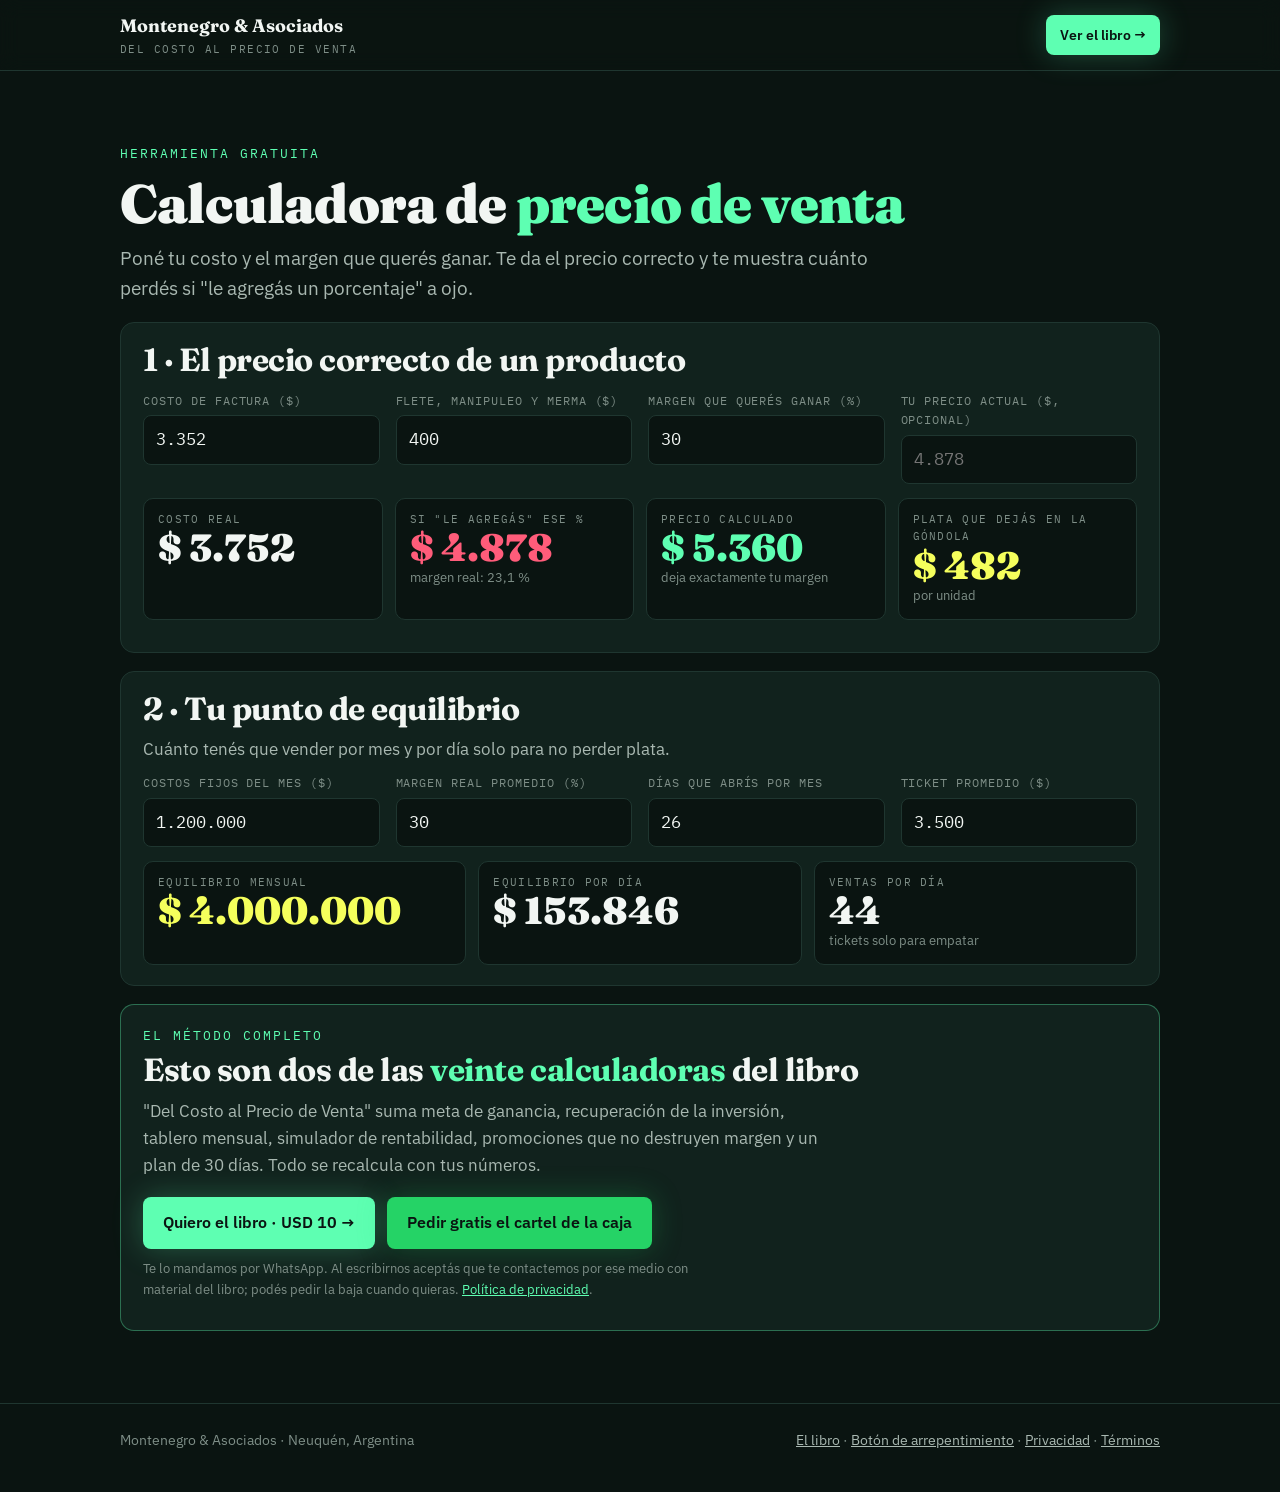
==== calculadora/index.html @ 7f1961ea "Captación y legales: calculadora gratis, WhatsApp, botón de arrepentimiento, privacidad, términos, c" ====
<!doctype html>
<html lang="es-AR">
<head>
<meta charset="utf-8">
<meta name="viewport" content="width=device-width, initial-scale=1">
<title>Calculadora de precio de venta · gratis</title>
<meta name="description" content="Calculá gratis el precio de venta correcto, tu margen real y tu punto de equilibrio. Para almacenes, kioscos y minimercados.">
<meta property="og:title" content="Calculadora de precio de venta · gratis">
<meta property="og:description" content="Costo, margen objetivo y precio correcto en diez segundos. Más tu punto de equilibrio por día.">
<meta property="og:image" content="https://jeremont20007-boop.github.io/del-costo-al-precio-de-venta/og.png">
<meta name="theme-color" content="#0A1411">
<link rel="canonical" href="https://jeremont20007-boop.github.io/del-costo-al-precio-de-venta/calculadora/">
<link rel="icon" href="data:image/svg+xml,%3Csvg xmlns='http://www.w3.org/2000/svg' viewBox='0 0 64 64'%3E%3Crect width='64' height='64' rx='12' fill='%230A1411'/%3E%3Cpath d='M8 52 L56 14' stroke='%235EFFB2' stroke-width='5' stroke-linecap='round'/%3E%3Cpath d='M8 40 L56 24' stroke='%23FF5C7A' stroke-width='5' stroke-linecap='round'/%3E%3Ccircle cx='36' cy='30' r='6' fill='%23F5FF5C'/%3E%3C/svg%3E">
<link rel="stylesheet" href="https://fonts.googleapis.com/css2?family=Fraunces:opsz,wght@9..144,700;9..144,900&family=IBM+Plex+Sans:wght@400;500;600&family=IBM+Plex+Mono:wght@400;600&display=swap">
<link rel="stylesheet" href="../base.css">
</head>
<body>
<header class="nav"><div class="wrap ancho">
  <a class="brand" href="../">Montenegro &amp; Asociados<small>Del Costo al Precio de Venta</small></a>
  <a class="btn sm" href="../#comprar" data-libro>Ver el libro →</a>
</div></header>

<main><div class="wrap ancho">
  <div class="eyebrow">Herramienta gratuita</div>
  <h1 style="margin-top:12px">Calculadora de <em>precio de venta</em></h1>
  <p style="font-size:19px">Poné tu costo y el margen que querés ganar. Te da el precio correcto y te muestra cuánto perdés si "le agregás un porcentaje" a ojo.</p>

  <section class="card" aria-labelledby="t1">
    <h2 id="t1" style="margin-top:0">1 · El precio correcto de un producto</h2>
    <div class="campos" style="margin-top:14px">
      <label>Costo de factura ($)<input id="costo" inputmode="numeric" value="3.352"></label>
      <label>Flete, manipuleo y merma ($)<input id="extra" inputmode="numeric" value="400"></label>
      <label>Margen que querés ganar (%)<input id="margen" inputmode="decimal" value="30"></label>
      <label>Tu precio actual ($, opcional)<input id="actual" inputmode="numeric" placeholder="4.878"></label>
    </div>
    <div class="res">
      <div class="r"><div class="k">Costo real</div><div class="v" id="oCosto">–</div></div>
      <div class="r no"><div class="k">Si "le agregás" ese %</div><div class="v" id="oOjo">–</div><div class="s" id="oOjoS"></div></div>
      <div class="r si"><div class="k">Precio calculado</div><div class="v" id="oPrecio">–</div><div class="s">deja exactamente tu margen</div></div>
      <div class="r pe"><div class="k">Plata que dejás en la góndola</div><div class="v" id="oDif">–</div><div class="s">por unidad</div></div>
    </div>
    <p id="oActual" class="legal" style="margin-top:12px"></p>
  </section>

  <section class="card" aria-labelledby="t2">
    <h2 id="t2" style="margin-top:0">2 · Tu punto de equilibrio</h2>
    <p>Cuánto tenés que vender por mes y por día solo para no perder plata.</p>
    <div class="campos">
      <label>Costos fijos del mes ($)<input id="cf" inputmode="numeric" value="1.200.000"></label>
      <label>Margen real promedio (%)<input id="mg" inputmode="decimal" value="30"></label>
      <label>Días que abrís por mes<input id="dias" inputmode="numeric" value="26"></label>
      <label>Ticket promedio ($)<input id="tk" inputmode="numeric" value="3.500"></label>
    </div>
    <div class="res">
      <div class="r pe"><div class="k">Equilibrio mensual</div><div class="v" id="oPE">–</div></div>
      <div class="r"><div class="k">Equilibrio por día</div><div class="v" id="oDia">–</div></div>
      <div class="r"><div class="k">Ventas por día</div><div class="v" id="oTk">–</div><div class="s">tickets solo para empatar</div></div>
    </div>
  </section>

  <section class="card" style="border-color:rgba(94,255,178,.35)">
    <div class="eyebrow">El método completo</div>
    <h2 style="margin-top:8px">Esto son dos de las <em>veinte calculadoras</em> del libro</h2>
    <p>"Del Costo al Precio de Venta" suma meta de ganancia, recuperación de la inversión, tablero mensual, simulador de rentabilidad, promociones que no destruyen margen y un plan de 30 días. Todo se recalcula con tus números.</p>
    <div class="acciones">
      <a class="btn" href="../#comprar" data-libro>Quiero el libro · USD 10 →</a>
      <a class="btn wa" id="wa" href="#" target="_blank" rel="noopener">Pedir gratis el cartel de la caja</a>
    </div>
    <p class="legal" id="waLegal">Te lo mandamos por WhatsApp. Al escribirnos aceptás que te contactemos por ese medio con material del libro; podés pedir la baja cuando quieras. <a href="../privacidad.html">Política de privacidad</a>.</p>
  </section>
</div></main>

<footer><div class="wrap ancho">
  <span>Montenegro &amp; Asociados · Neuquén, Argentina</span>
  <span><a href="../">El libro</a> · <a href="../arrepentimiento.html">Botón de arrepentimiento</a> · <a href="../privacidad.html">Privacidad</a> · <a href="../terminos.html">Términos</a></span>
</div></footer>

<script src="../config.js"></script>
<script>
(function(){
  const C = window.CONFIG || {};
  const $ = id => document.getElementById(id);
  const num = v => { const s = String(v||'').replace(/\$/g,'').replace(/\s/g,'').replace(/\./g,'').replace(',', '.'); const n = Number(s); return s === '' || !isFinite(n) ? NaN : n; };
  const peso = n => isNaN(n) || !isFinite(n) ? '–' : '$ ' + Math.round(n).toLocaleString('es-AR');
  const pct = n => isNaN(n) ? '–' : n.toLocaleString('es-AR', {minimumFractionDigits:1, maximumFractionDigits:1}) + ' %';
  function precio(){
    const c = num($('costo').value) + (num($('extra').value) || 0), m = num($('margen').value)/100, a = num($('actual').value);
    const ojo = c*(1+m), ok = c/(1-m);
    $('oCosto').textContent = peso(c); $('oOjo').textContent = peso(ojo); $('oOjoS').textContent = isNaN(m) ? '' : 'margen real: ' + pct(100*m/(1+m));
    $('oPrecio').textContent = m >= 1 ? '–' : peso(ok); $('oDif').textContent = m >= 1 ? '–' : peso(ok - ojo);
    $('oActual').textContent = isNaN(a) || !a ? '' : (a < ok ? 'Con tu precio actual de ' + peso(a) + ' tu margen real es ' + pct(100*(a-c)/a) + ': estás ' + peso(ok - a) + ' por debajo del precio que deja ' + pct(m*100) + '.' : 'Con tu precio actual de ' + peso(a) + ' tu margen real es ' + pct(100*(a-c)/a) + ': estás en el objetivo o por encima.');
  }
  function equilibrio(){
    const cf = num($('cf').value), mg = num($('mg').value)/100, d = num($('dias').value), t = num($('tk').value);
    const pe = cf/mg; $('oPE').textContent = peso(pe); $('oDia').textContent = peso(pe/d); const n = pe/d/t; $('oTk').textContent = isNaN(n) || !isFinite(n) ? '–' : Math.ceil(n).toLocaleString('es-AR');
  }
  ['costo','extra','margen','actual'].forEach(i => $(i).addEventListener('input', precio));
  ['cf','mg','dias','tk'].forEach(i => $(i).addEventListener('input', equilibrio));
  precio(); equilibrio();
  // UTM hacia la landing
  const q = location.search; document.querySelectorAll('[data-libro]').forEach(a => { if (q) a.href = '../' + q + '#comprar'; });
  // WhatsApp de captación
  const wa = $('wa');
  if (C.leadWhatsApp) { wa.href = 'https://wa.me/' + C.leadWhatsApp + '?text=' + encodeURIComponent(C.leadMensaje || 'Hola, quiero el cartel de la caja gratis.'); wa.addEventListener('click', () => { try { if (window.fbq) fbq('track','Lead'); if (window.ttq) ttq.track('SubmitForm'); } catch(e){} }); }
  else { wa.hidden = true; $('waLegal').hidden = true; }
})();
</script>
</body>
</html>
---- base.css ----
/* Estilos compartidos de las páginas secundarias (calculadora y legales). La landing tiene los suyos en línea. */
:root{--bg:#0A1411;--bg2:#0E1B17;--card:#11221D;--line:#1F3630;--ink:#F2F6F3;--ink2:#A9B8B1;--ink3:#7E8E87;--fluo:#5EFFB2;--coral:#FF5C7A;--amar:#F5FF5C;
  --f:"Fraunces",Georgia,serif;--s:"IBM Plex Sans",system-ui,-apple-system,"Segoe UI",sans-serif;--m:"IBM Plex Mono",Consolas,monospace}
*{box-sizing:border-box}
body{margin:0;background:var(--bg);color:var(--ink);font-family:var(--s);font-size:17px;line-height:1.6;font-variant-numeric:tabular-nums;-webkit-font-smoothing:antialiased}
a{color:var(--fluo)}
:focus-visible{outline:2px solid var(--amar);outline-offset:3px;border-radius:4px}
.wrap{max-width:860px;margin:0 auto;padding-inline:clamp(18px,4vw,40px)}
.wrap.ancho{max-width:1120px}
header.nav{position:sticky;top:0;z-index:20;background:rgba(10,20,17,.9);backdrop-filter:blur(10px);border-bottom:1px solid var(--line)}
header.nav .wrap{display:flex;align-items:center;justify-content:space-between;gap:16px;padding-block:12px}
.brand{font-family:var(--f);font-weight:700;font-size:18px;color:var(--ink);text-decoration:none}
.brand small{display:block;font-family:var(--m);font-weight:400;font-size:10.5px;letter-spacing:.14em;color:var(--ink3);text-transform:uppercase}
main{padding-block:clamp(36px,6vw,72px)}
h1,h2,h3{font-family:var(--f);font-weight:700;line-height:1.08;text-wrap:balance;letter-spacing:-.015em;margin:0}
h1{font-size:clamp(34px,5vw,54px);font-weight:900}
h1 em,h2 em{font-style:normal;color:var(--fluo)}
h2{font-size:clamp(24px,3vw,32px);margin-top:38px}
h3{font-size:19px;margin-top:22px}
p,li{color:var(--ink2);max-width:68ch}
p{margin:10px 0}
b,strong{color:var(--ink);font-weight:600}
.eyebrow{font-family:var(--m);font-size:12.5px;letter-spacing:.16em;text-transform:uppercase;color:var(--fluo)}
.btn{white-space:nowrap;display:inline-flex;align-items:center;justify-content:center;gap:10px;background:var(--fluo);color:#0A1411;font-weight:600;font-size:16px;border:0;border-radius:8px;padding:13px 20px;text-decoration:none;cursor:pointer;box-shadow:0 0 30px rgba(94,255,178,.25);transition:background .15s,transform .15s}
.btn:hover{background:#8AFFC8;transform:translateY(-1px)}
.btn.sm{font-size:14px;padding:9px 14px}
.btn.ghost{background:transparent;color:var(--ink);border:1px solid var(--line);box-shadow:none}
.btn.ghost:hover{border-color:var(--fluo);color:var(--fluo);background:transparent}
.btn.wa{background:#25D366;box-shadow:0 0 30px rgba(37,211,102,.25)}
.btn.wa:hover{background:#4BE083}
.card{background:var(--card);border:1px solid var(--line);border-radius:14px;padding:20px 22px;margin-top:18px}
.nota{background:var(--bg2);border-left:3px solid var(--fluo);border-radius:0 10px 10px 0;padding:12px 16px;margin:16px 0;color:var(--ink2);font-size:15.5px}
.campos{display:grid;grid-template-columns:repeat(auto-fit,minmax(200px,1fr));gap:12px 16px}
.campos label{display:flex;flex-direction:column;gap:5px;font-family:var(--m);font-size:12px;letter-spacing:.08em;text-transform:uppercase;color:var(--ink3)}
.campos input{font:inherit;font-family:var(--m);font-size:17px;color:var(--ink);background:var(--bg);border:1px solid var(--line);border-radius:8px;padding:10px 12px;width:100%}
.campos input:focus{border-color:var(--fluo);outline:none}
.res{display:grid;grid-template-columns:repeat(auto-fit,minmax(180px,1fr));gap:12px;margin-top:14px}
.r{background:var(--bg);border:1px solid var(--line);border-radius:10px;padding:12px 14px}
.r .k{font-family:var(--m);font-size:11px;letter-spacing:.12em;text-transform:uppercase;color:var(--ink3)}
.r .v{font-family:var(--f);font-weight:900;font-size:clamp(26px,4vw,38px);line-height:1.05;color:var(--ink)}
.r.si .v{color:var(--fluo)}.r.no .v{color:var(--coral)}.r.pe .v{color:var(--amar)}
.r .s{font-size:13px;color:var(--ink3)}
.acciones{display:flex;flex-wrap:wrap;gap:12px;margin-top:18px;align-items:center}
.legal{font-size:13px;color:var(--ink3);max-width:70ch}
footer{border-top:1px solid var(--line);padding-block:26px 40px;color:var(--ink3);font-size:13.5px}
footer .wrap{display:flex;flex-wrap:wrap;gap:8px 22px;justify-content:space-between}
footer a{color:var(--ink2)}
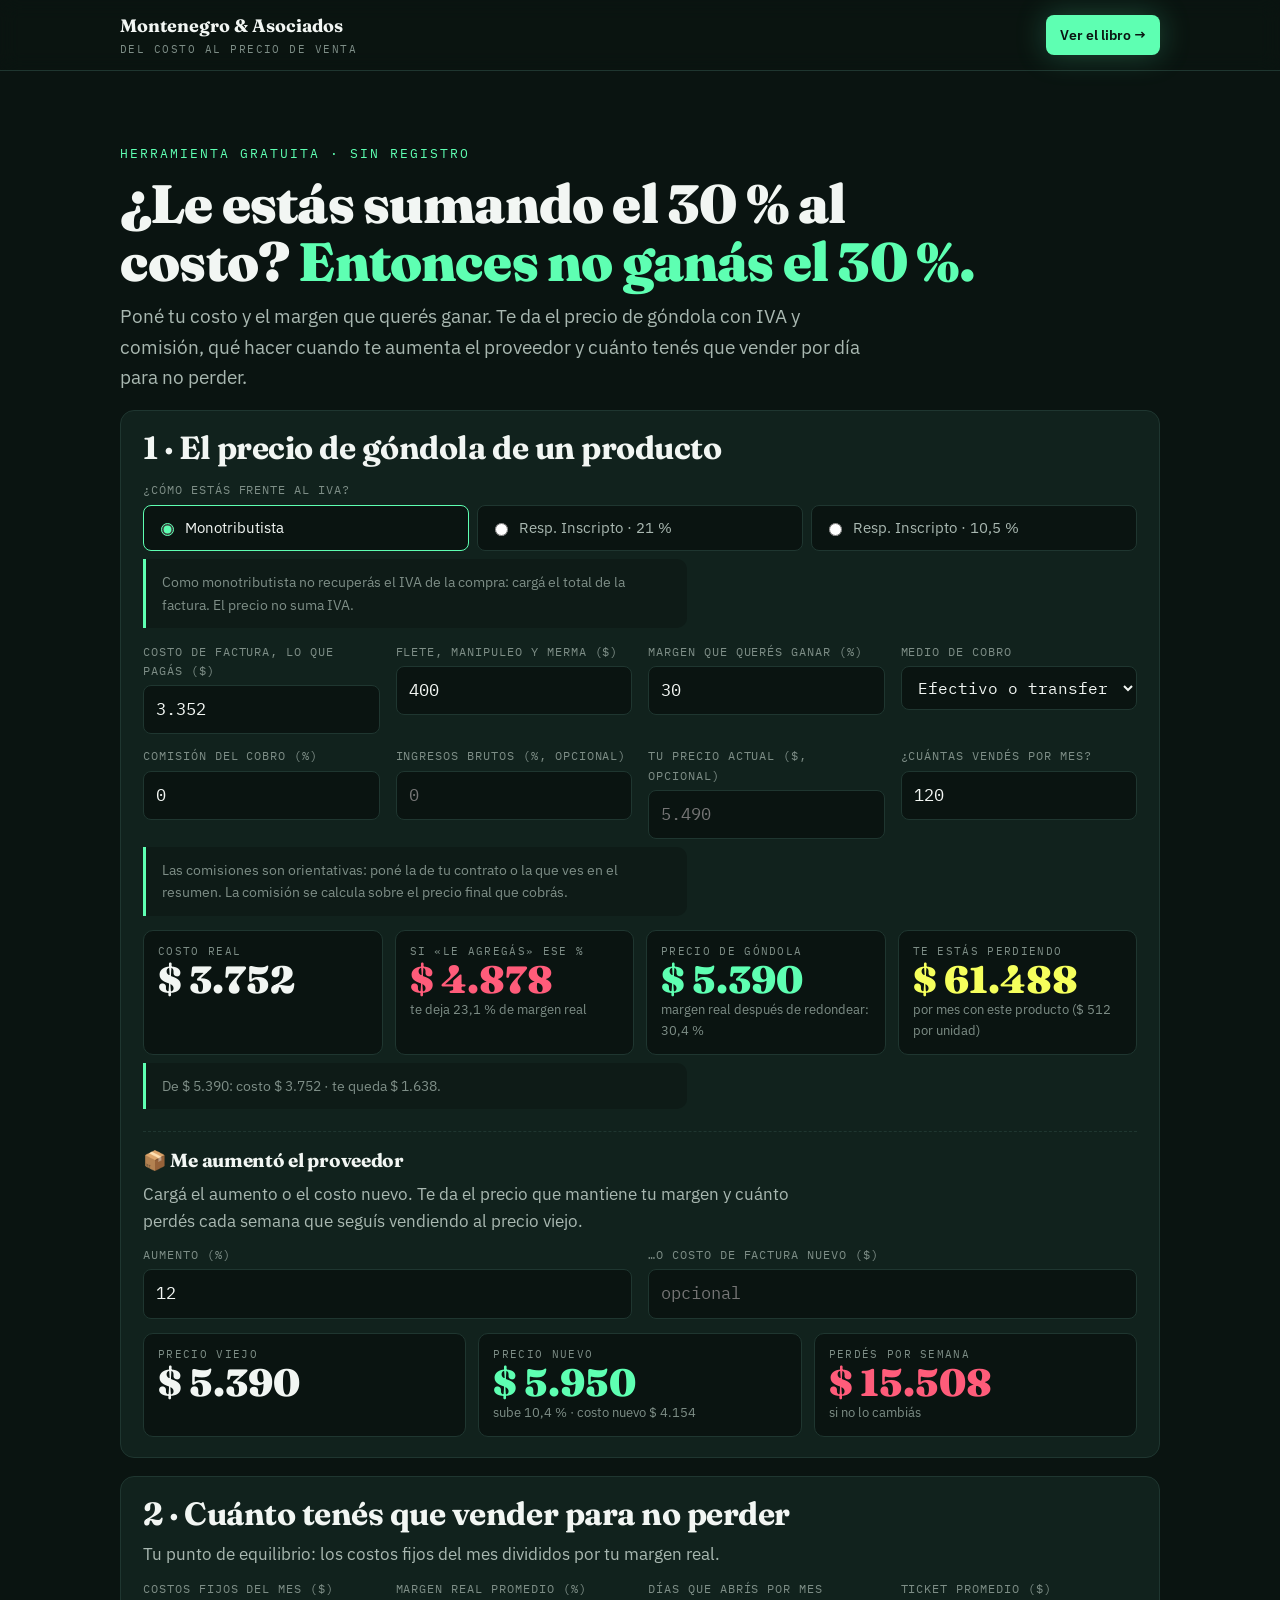
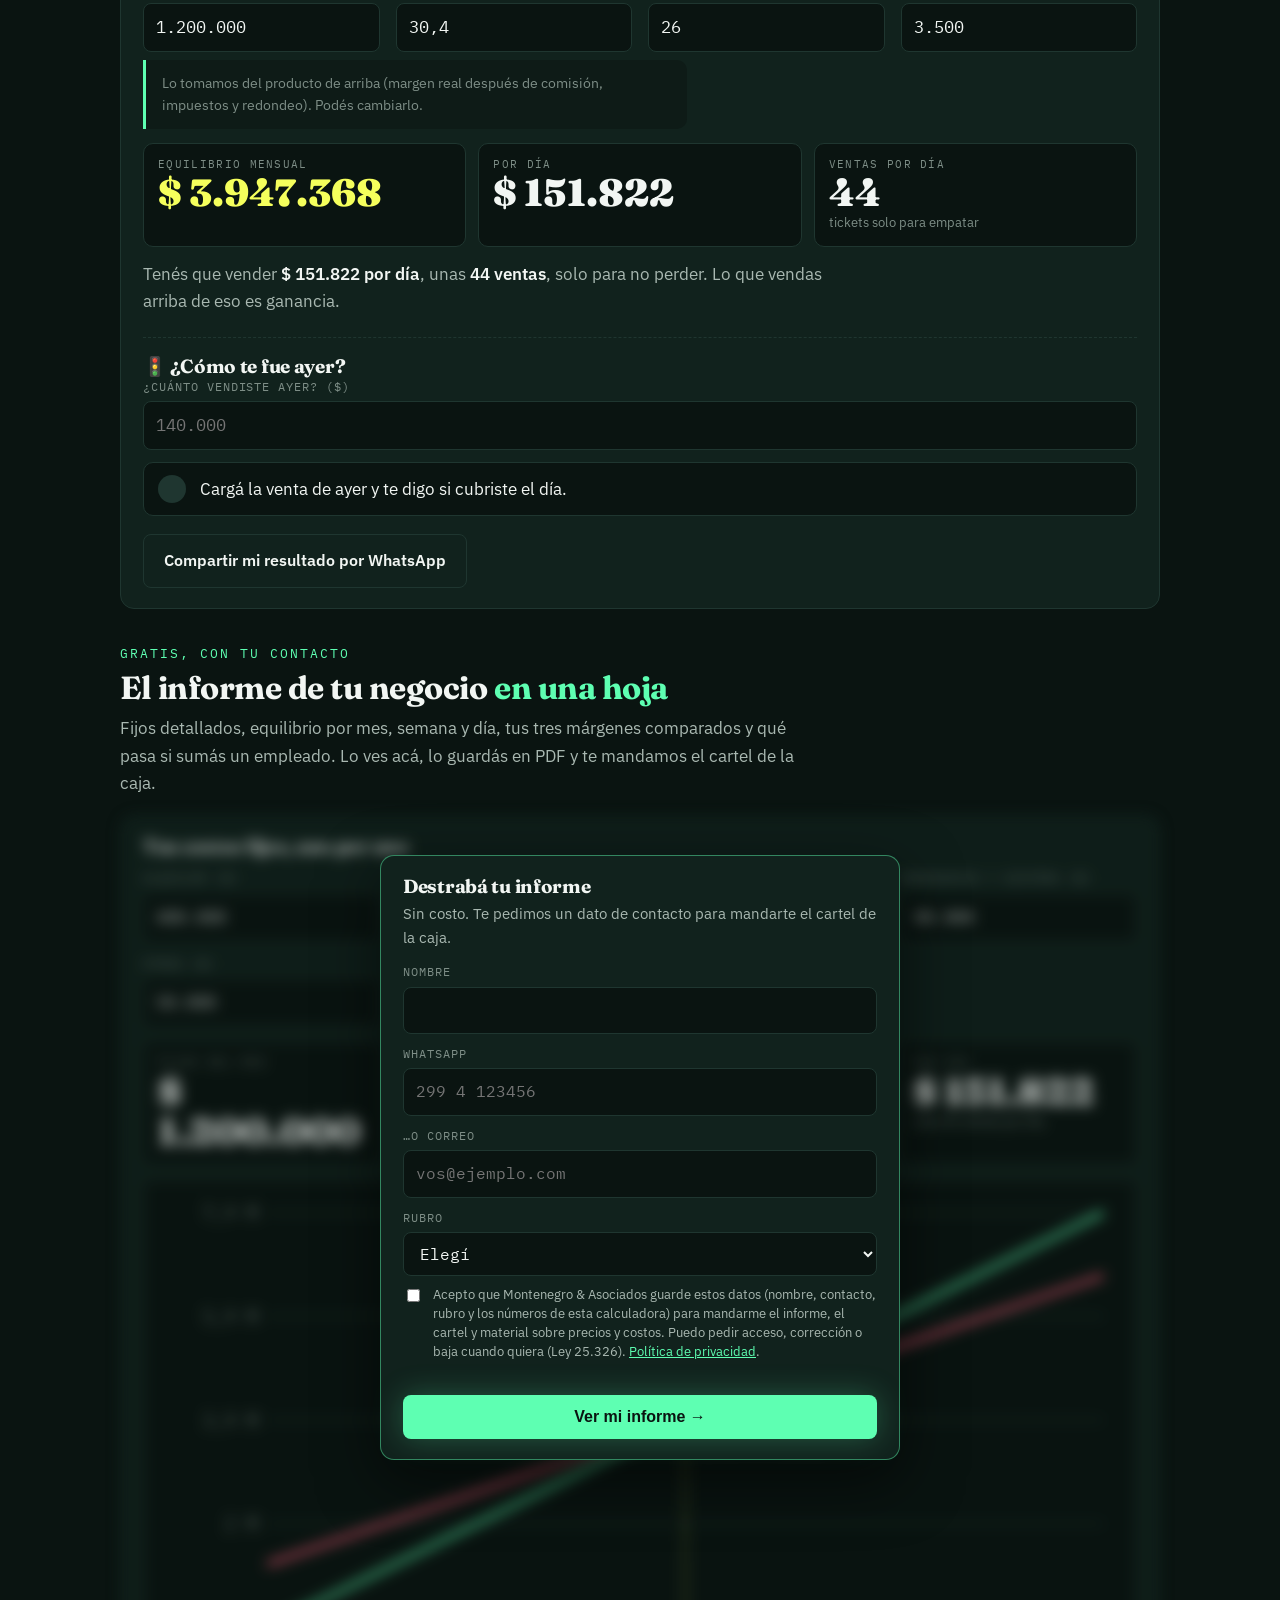
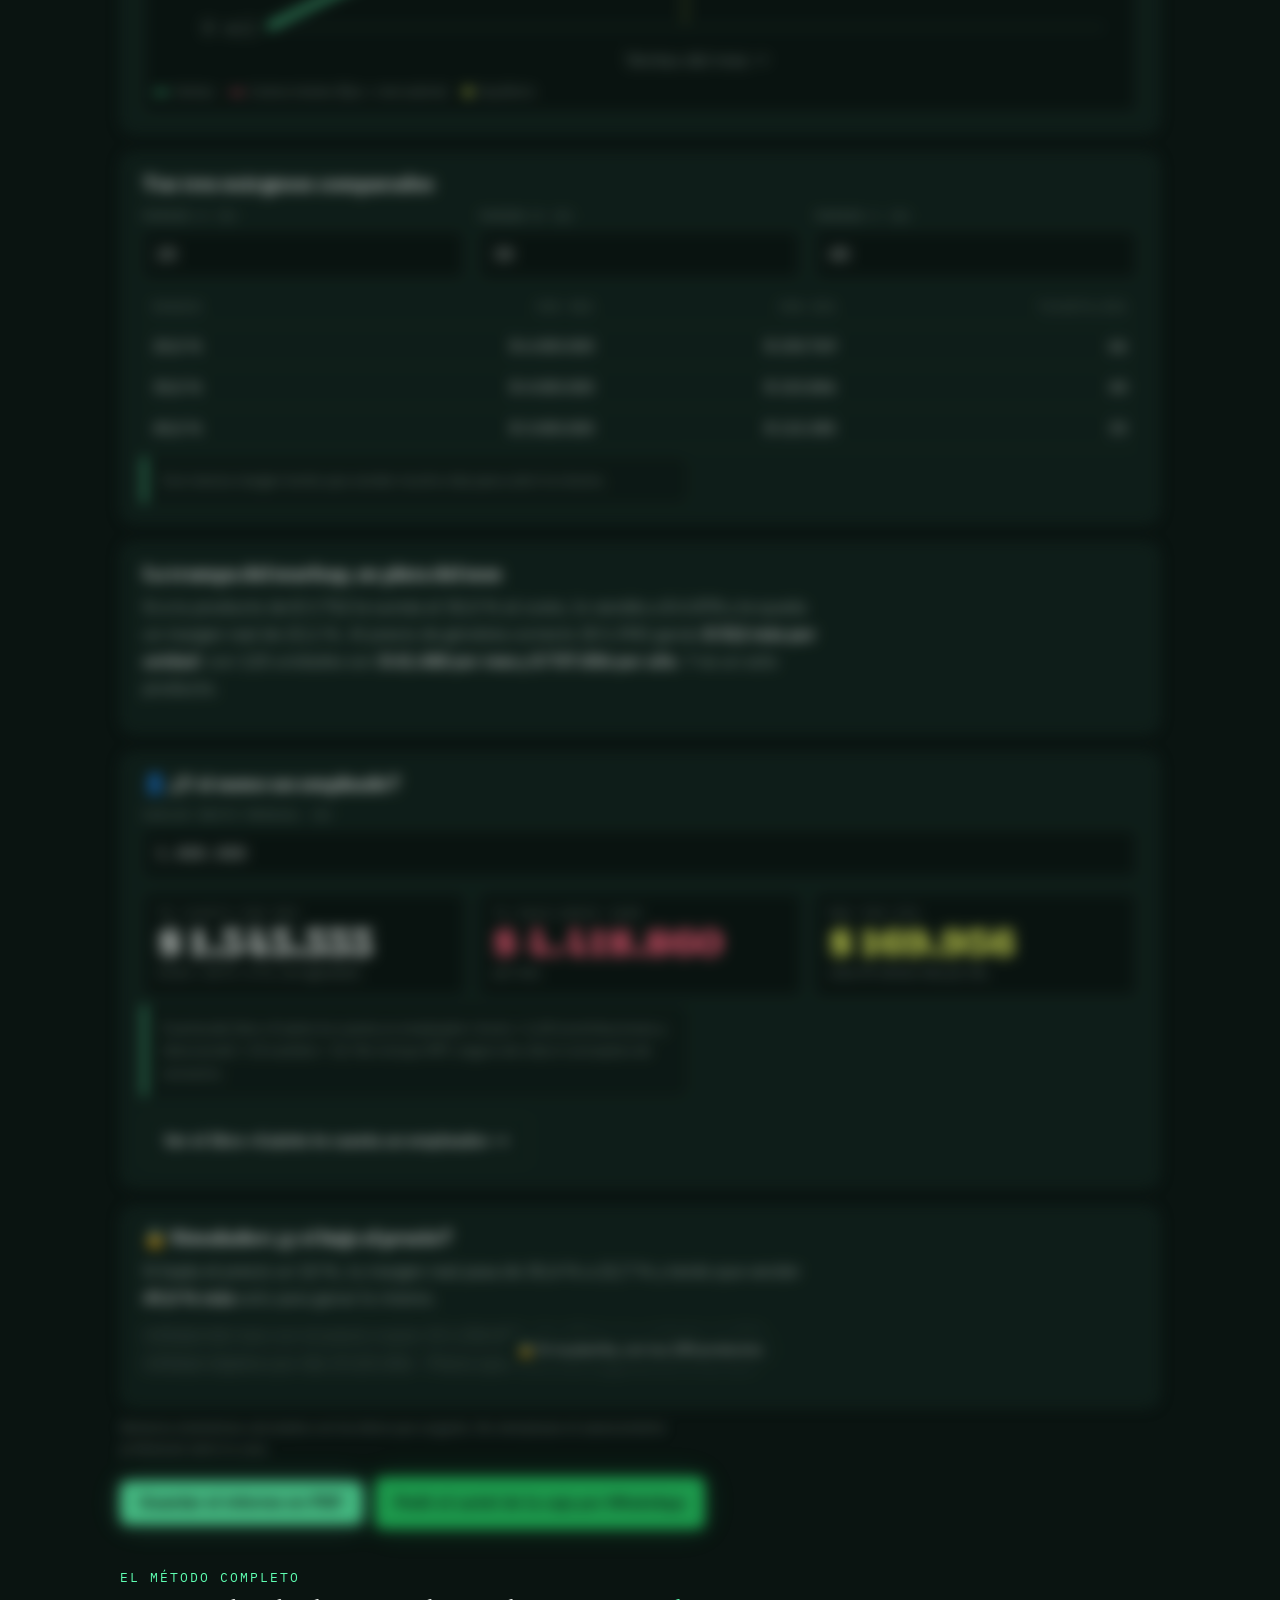
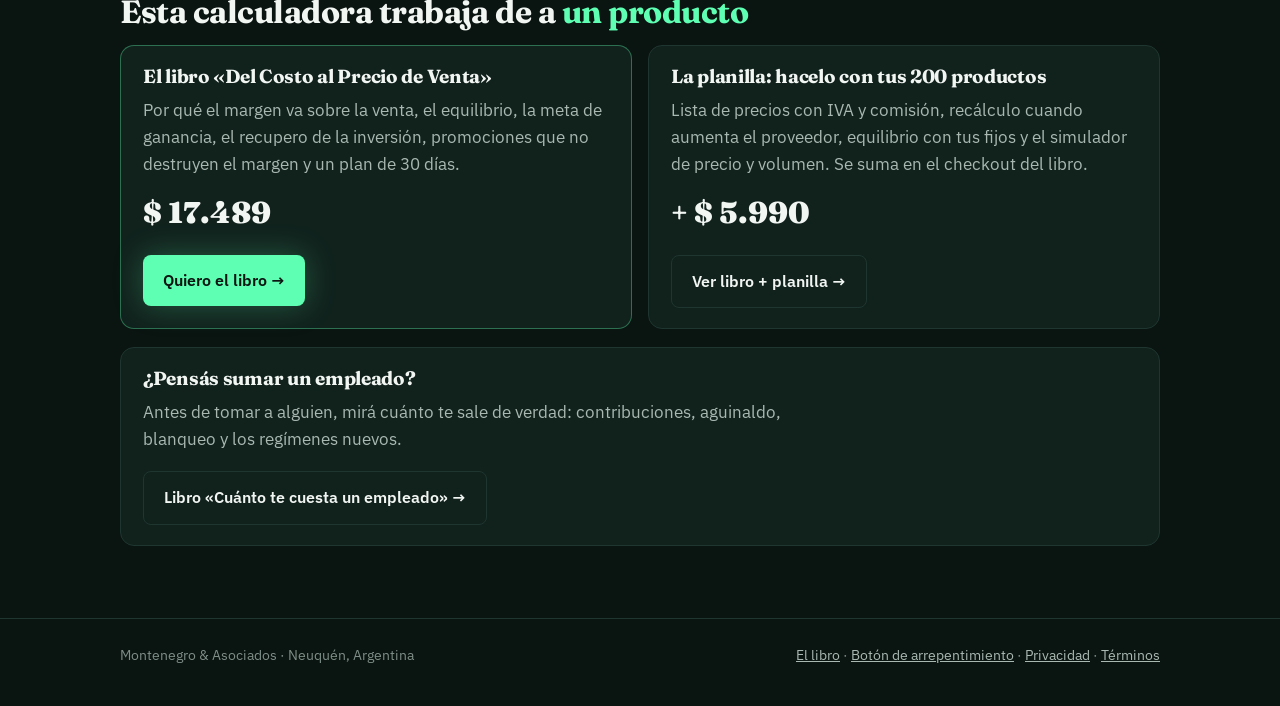
==== commit 81c9556a: "Calculadora: precio de góndola con IVA y comisión, aumento del proveedor, equilibrio en tickets e in" ====
--- a/calculadora/index.html
+++ b/calculadora/index.html
@@ -4,15 +4,75 @@
 <meta charset="utf-8">
 <meta name="viewport" content="width=device-width, initial-scale=1">
 <title>Calculadora de precio de venta · gratis</title>
-<meta name="description" content="Calculá gratis el precio de venta correcto, tu margen real y tu punto de equilibrio. Para almacenes, kioscos y minimercados.">
+<meta name="description" content="Calculá gratis el precio de góndola con IVA y comisión, qué hacer cuando te aumenta el proveedor y cuánto tenés que vender por día. Para almacenes, kioscos y comercios.">
 <meta property="og:title" content="Calculadora de precio de venta · gratis">
-<meta property="og:description" content="Costo, margen objetivo y precio correcto en diez segundos. Más tu punto de equilibrio por día.">
+<meta property="og:description" content="¿Le sumás el 30 % al costo? Entonces no ganás el 30 %. Precio de góndola con IVA y comisión, aumento del proveedor y ventas por día para no perder.">
 <meta property="og:image" content="https://jeremont20007-boop.github.io/del-costo-al-precio-de-venta/og.png">
 <meta name="theme-color" content="#0A1411">
 <link rel="canonical" href="https://jeremont20007-boop.github.io/del-costo-al-precio-de-venta/calculadora/">
 <link rel="icon" href="data:image/svg+xml,%3Csvg xmlns='http://www.w3.org/2000/svg' viewBox='0 0 64 64'%3E%3Crect width='64' height='64' rx='12' fill='%230A1411'/%3E%3Cpath d='M8 52 L56 14' stroke='%235EFFB2' stroke-width='5' stroke-linecap='round'/%3E%3Cpath d='M8 40 L56 24' stroke='%23FF5C7A' stroke-width='5' stroke-linecap='round'/%3E%3Ccircle cx='36' cy='30' r='6' fill='%23F5FF5C'/%3E%3C/svg%3E">
 <link rel="stylesheet" href="https://fonts.googleapis.com/css2?family=Fraunces:opsz,wght@9..144,700;9..144,900&family=IBM+Plex+Sans:wght@400;500;600&family=IBM+Plex+Mono:wght@400;600&display=swap">
 <link rel="stylesheet" href="../base.css">
+<style>
+.campos select{font:inherit;font-family:var(--m);font-size:16px;color:var(--ink);background:var(--bg);border:1px solid var(--line);border-radius:8px;padding:10px 12px;width:100%}
+.campos select:focus{border-color:var(--fluo);outline:none}
+.seg{display:flex;flex-wrap:wrap;gap:8px;margin-top:6px}
+.seg label{flex:1 1 140px;display:flex;align-items:center;gap:8px;background:var(--bg);border:1px solid var(--line);border-radius:8px;padding:10px 12px;cursor:pointer;font-size:15px;color:var(--ink2)}
+.seg input{accent-color:var(--fluo)}
+.seg label:has(input:checked){border-color:var(--fluo);color:var(--ink)}
+.nota{font-size:14px;color:var(--ink3);margin:8px 0 0}
+.alerta{margin-top:14px;padding:12px 14px;border-radius:10px;border:1px solid rgba(255,92,122,.4);background:rgba(255,92,122,.07);color:var(--ink)}
+.alerta b{color:var(--coral)}
+.ok{border-color:rgba(94,255,178,.4);background:rgba(94,255,178,.06)}.ok b{color:var(--fluo)}
+.sub{margin-top:22px;padding-top:18px;border-top:1px dashed var(--line)}
+.sub h3{margin-top:0}
+.semaforo{display:flex;align-items:center;gap:14px;margin-top:12px;padding:12px 14px;border-radius:10px;background:var(--bg);border:1px solid var(--line)}
+.luz{width:28px;height:28px;border-radius:50%;flex:none;background:var(--line)}
+.luz.v{background:var(--fluo);box-shadow:0 0 18px rgba(94,255,178,.6)}.luz.a{background:var(--amar);box-shadow:0 0 18px rgba(245,255,92,.5)}.luz.r{background:var(--coral);box-shadow:0 0 18px rgba(255,92,122,.5)}
+.bloqueado{position:relative}
+.bloqueado .velo{filter:blur(7px);pointer-events:none;user-select:none;opacity:.7}
+.puerta{position:absolute;inset:0;z-index:5;display:flex;align-items:flex-start;justify-content:center;padding-top:clamp(10px,4vw,40px)}
+.puerta .card{max-width:520px;width:100%;margin:0;box-shadow:0 20px 60px rgba(0,0,0,.55);border-color:rgba(94,255,178,.45)}
+.form{display:grid;gap:10px;margin-top:12px}
+.form label{display:flex;flex-direction:column;gap:5px;font-family:var(--m);font-size:12px;letter-spacing:.08em;text-transform:uppercase;color:var(--ink3)}
+.form input,.form select{font:inherit;font-size:16px;color:var(--ink);background:var(--bg);border:1px solid var(--line);border-radius:8px;padding:10px 12px;width:100%}
+.form .consent{flex-direction:row;align-items:flex-start;gap:10px;text-transform:none;letter-spacing:0;font-family:var(--s);font-size:13px;line-height:1.45;color:var(--ink2)}
+.form .consent input{width:auto;margin-top:3px;accent-color:var(--fluo)}
+.err{color:var(--coral);font-size:14px;min-height:1em;margin:0}
+table.t{width:100%;border-collapse:collapse;margin-top:12px;font-size:15px}
+table.t th,table.t td{padding:8px 10px;border-bottom:1px solid var(--line);text-align:right}
+table.t th:first-child,table.t td:first-child{text-align:left}
+table.t th{font-family:var(--m);font-size:11px;letter-spacing:.1em;text-transform:uppercase;color:var(--ink3);font-weight:400}
+table.t td{color:var(--ink)}
+.grafico{margin-top:14px;background:var(--bg);border:1px solid var(--line);border-radius:10px;padding:10px}
+.grafico svg{width:100%;height:auto;display:block}
+.leyenda{display:flex;flex-wrap:wrap;gap:6px 16px;font-size:13px;color:var(--ink3);margin-top:6px}
+.leyenda i{display:inline-block;width:14px;height:3px;vertical-align:middle;margin-right:6px}
+.candado{position:relative;margin-top:10px}
+.candado .velo{filter:blur(5px);opacity:.6;user-select:none}
+.candado .tag{position:absolute;inset:0;display:flex;align-items:center;justify-content:center}
+.tag span{background:var(--card);border:1px solid var(--line);border-radius:999px;padding:6px 14px;font-size:14px;color:var(--ink)}
+.ofertas{display:grid;grid-template-columns:repeat(auto-fit,minmax(260px,1fr));gap:16px}
+.ofertas .card{margin-top:0}
+.precio{font-family:var(--f);font-weight:900;font-size:30px;color:var(--ink)}
+.solo-print{display:none}
+@media (max-width:480px){
+  .puerta{position:static;padding-top:0;margin-bottom:14px}
+  .acciones .btn{white-space:normal;text-align:center;flex:1 1 100%}
+  .seg label{flex:1 1 100%}
+  .r .v{font-size:28px}
+  table.t{font-size:14px}table.t th,table.t td{padding:7px 5px}
+}
+@media print{
+  :root{--bg:#fff;--bg2:#fff;--card:#fff;--line:#ccc;--ink:#111;--ink2:#333;--ink3:#555;--fluo:#0a7a4a;--coral:#c0233f;--amar:#8a6d00}
+  body{background:#fff;font-size:12pt}
+  header.nav,footer,.no-print,.puerta{display:none!important}
+  .solo-print{display:block}
+  #informe .velo{filter:none!important;opacity:1!important}
+  .card{break-inside:avoid;border-color:#ccc}
+  main{padding:0}
+}
+</style>
 </head>
 <body>
 <header class="nav"><div class="wrap ancho">
@@ -21,52 +81,205 @@
 </div></header>
 
 <main><div class="wrap ancho">
-  <div class="eyebrow">Herramienta gratuita</div>
-  <h1 style="margin-top:12px">Calculadora de <em>precio de venta</em></h1>
-  <p style="font-size:19px">Poné tu costo y el margen que querés ganar. Te da el precio correcto y te muestra cuánto perdés si "le agregás un porcentaje" a ojo.</p>
-
-  <section class="card" aria-labelledby="t1">
-    <h2 id="t1" style="margin-top:0">1 · El precio correcto de un producto</h2>
+  <div class="no-print">
+    <div class="eyebrow">Herramienta gratuita · sin registro</div>
+    <h1 style="margin-top:12px">¿Le estás sumando el 30 % al costo? <em>Entonces no ganás el 30 %.</em></h1>
+    <p style="font-size:19px">Poné tu costo y el margen que querés ganar. Te da el precio de góndola con IVA y comisión, qué hacer cuando te aumenta el proveedor y cuánto tenés que vender por día para no perder.</p>
+  </div>
+
+  <!-- ===== 1 · PRECIO DE GÓNDOLA ===== -->
+  <section class="card no-print" aria-labelledby="t1">
+    <h2 id="t1" style="margin-top:0">1 · El precio de góndola de un producto</h2>
+    <div style="margin-top:14px">
+      <div class="campos" style="grid-template-columns:1fr"><label>¿Cómo estás frente al IVA?</label></div>
+      <div class="seg" role="radiogroup" aria-label="Condición frente al IVA">
+        <label><input type="radio" name="iva" value="0" checked> Monotributista</label>
+        <label><input type="radio" name="iva" value="21"> Resp. Inscripto · 21 %</label>
+        <label><input type="radio" name="iva" value="10.5"> Resp. Inscripto · 10,5 %</label>
+      </div>
+      <p class="nota" id="ivaNota"></p>
+    </div>
     <div class="campos" style="margin-top:14px">
-      <label>Costo de factura ($)<input id="costo" inputmode="numeric" value="3.352"></label>
-      <label>Flete, manipuleo y merma ($)<input id="extra" inputmode="numeric" value="400"></label>
+      <label><span id="costoLbl">Costo de factura ($)</span><input id="costo" inputmode="decimal" value="3.352"></label>
+      <label>Flete, manipuleo y merma ($)<input id="extra" inputmode="decimal" value="400"></label>
       <label>Margen que querés ganar (%)<input id="margen" inputmode="decimal" value="30"></label>
-      <label>Tu precio actual ($, opcional)<input id="actual" inputmode="numeric" placeholder="4.878"></label>
-    </div>
+      <label>Medio de cobro<select id="medio"></select></label>
+      <label>Comisión del cobro (%)<input id="com" inputmode="decimal" value="0"></label>
+      <label>Ingresos Brutos (%, opcional)<input id="iibb" inputmode="decimal" placeholder="0"></label>
+      <label>Tu precio actual ($, opcional)<input id="actual" inputmode="decimal" placeholder="5.490"></label>
+      <label>¿Cuántas vendés por mes?<input id="uMes" inputmode="decimal" value="120"></label>
+    </div>
+    <p class="nota">Las comisiones son orientativas: poné la de tu contrato o la que ves en el resumen. La comisión se calcula sobre el precio final que cobrás.</p>
     <div class="res">
       <div class="r"><div class="k">Costo real</div><div class="v" id="oCosto">–</div></div>
-      <div class="r no"><div class="k">Si "le agregás" ese %</div><div class="v" id="oOjo">–</div><div class="s" id="oOjoS"></div></div>
-      <div class="r si"><div class="k">Precio calculado</div><div class="v" id="oPrecio">–</div><div class="s">deja exactamente tu margen</div></div>
-      <div class="r pe"><div class="k">Plata que dejás en la góndola</div><div class="v" id="oDif">–</div><div class="s">por unidad</div></div>
-    </div>
-    <p id="oActual" class="legal" style="margin-top:12px"></p>
+      <div class="r no"><div class="k">Si «le agregás» ese %</div><div class="v" id="oOjo">–</div><div class="s" id="oOjoS"></div></div>
+      <div class="r si"><div class="k">Precio de góndola</div><div class="v" id="oPrecio">–</div><div class="s" id="oPrecioS"></div></div>
+      <div class="r pe"><div class="k">Te estás perdiendo</div><div class="v" id="oMes">–</div><div class="s" id="oMesS">por mes con este producto</div></div>
+    </div>
+    <div class="alerta" id="oActual" hidden></div>
+    <p class="nota" id="oDesglose"></p>
+
+    <!-- Me aumentó el proveedor -->
+    <div class="sub" id="aumento">
+      <h3>📦 Me aumentó el proveedor</h3>
+      <p>Cargá el aumento o el costo nuevo. Te da el precio que mantiene tu margen y cuánto perdés cada semana que seguís vendiendo al precio viejo.</p>
+      <div class="campos">
+        <label>Aumento (%)<input id="aumPct" inputmode="decimal" value="12"></label>
+        <label>…o costo de factura nuevo ($)<input id="aumCosto" inputmode="decimal" placeholder="opcional"></label>
+      </div>
+      <div class="res">
+        <div class="r"><div class="k">Precio viejo</div><div class="v" id="aViejo">–</div></div>
+        <div class="r si"><div class="k">Precio nuevo</div><div class="v" id="aNuevo">–</div><div class="s" id="aNuevoS"></div></div>
+        <div class="r no"><div class="k">Perdés por semana</div><div class="v" id="aSemana">–</div><div class="s">si no lo cambiás</div></div>
+      </div>
+    </div>
   </section>
 
-  <section class="card" aria-labelledby="t2">
-    <h2 id="t2" style="margin-top:0">2 · Tu punto de equilibrio</h2>
-    <p>Cuánto tenés que vender por mes y por día solo para no perder plata.</p>
+  <!-- ===== 2 · EQUILIBRIO ===== -->
+  <section class="card no-print" aria-labelledby="t2">
+    <h2 id="t2" style="margin-top:0">2 · Cuánto tenés que vender para no perder</h2>
+    <p>Tu punto de equilibrio: los costos fijos del mes divididos por tu margen real.</p>
     <div class="campos">
-      <label>Costos fijos del mes ($)<input id="cf" inputmode="numeric" value="1.200.000"></label>
+      <label>Costos fijos del mes ($)<input id="cf" inputmode="decimal" value="1.200.000"></label>
       <label>Margen real promedio (%)<input id="mg" inputmode="decimal" value="30"></label>
-      <label>Días que abrís por mes<input id="dias" inputmode="numeric" value="26"></label>
-      <label>Ticket promedio ($)<input id="tk" inputmode="numeric" value="3.500"></label>
-    </div>
+      <label>Días que abrís por mes<input id="dias" inputmode="decimal" value="26"></label>
+      <label>Ticket promedio ($)<input id="tk" inputmode="decimal" value="3.500"></label>
+    </div>
+    <p class="nota" id="mgNota"></p>
     <div class="res">
       <div class="r pe"><div class="k">Equilibrio mensual</div><div class="v" id="oPE">–</div></div>
-      <div class="r"><div class="k">Equilibrio por día</div><div class="v" id="oDia">–</div></div>
+      <div class="r"><div class="k">Por día</div><div class="v" id="oDia">–</div></div>
       <div class="r"><div class="k">Ventas por día</div><div class="v" id="oTk">–</div><div class="s">tickets solo para empatar</div></div>
     </div>
+    <p id="oFrase" style="margin-top:14px"></p>
+
+    <div class="sub">
+      <h3>🚦 ¿Cómo te fue ayer?</h3>
+      <div class="campos"><label>¿Cuánto vendiste ayer? ($)<input id="ayer" inputmode="decimal" placeholder="140.000"></label></div>
+      <div class="semaforo"><div class="luz" id="luz"></div><div id="luzT">Cargá la venta de ayer y te digo si cubriste el día.</div></div>
+    </div>
+
+    <div class="acciones">
+      <a class="btn ghost" id="compartir" href="#">Compartir mi resultado por WhatsApp</a>
+    </div>
   </section>
 
-  <section class="card" style="border-color:rgba(94,255,178,.35)">
+  <!-- ===== 3 · INFORME (con contacto) ===== -->
+  <section aria-labelledby="t3" style="margin-top:34px">
+    <div class="eyebrow no-print">Gratis, con tu contacto</div>
+    <h2 id="t3" style="margin-top:8px">El informe de tu negocio <em>en una hoja</em></h2>
+    <p class="no-print">Fijos detallados, equilibrio por mes, semana y día, tus tres márgenes comparados y qué pasa si sumás un empleado. Lo ves acá, lo guardás en PDF y te mandamos el cartel de la caja.</p>
+    <div class="solo-print"><p><b>Montenegro &amp; Asociados</b> · Del Costo al Precio de Venta · <span id="pFecha"></span></p><p id="pDatos"></p></div>
+
+    <div class="bloqueado" id="informe">
+      <div class="puerta" id="puerta">
+        <div class="card">
+          <h3 style="margin-top:0">Destrabá tu informe</h3>
+          <p style="margin:6px 0 0;font-size:15px">Sin costo. Te pedimos un dato de contacto para mandarte el cartel de la caja.</p>
+          <form class="form" id="fLead" novalidate>
+            <label>Nombre<input id="lNombre" autocomplete="given-name" required></label>
+            <label>WhatsApp<input id="lWa" type="tel" inputmode="tel" autocomplete="tel" placeholder="299 4 123456"></label>
+            <label>…o correo<input id="lMail" type="email" autocomplete="email" placeholder="vos@ejemplo.com"></label>
+            <label>Rubro<select id="lRubro">
+              <option value="">Elegí</option><option>Almacén o minimercado</option><option>Kiosco</option><option>Ferretería</option><option>Gastronomía</option><option>Servicios</option><option>Venta online</option><option>Otro</option>
+            </select></label>
+            <label class="consent"><input type="checkbox" id="lOk"> <span>Acepto que Montenegro &amp; Asociados guarde estos datos (nombre, contacto, rubro y los números de esta calculadora) para mandarme el informe, el cartel y material sobre precios y costos. Puedo pedir acceso, corrección o baja cuando quiera (Ley 25.326). <a href="../privacidad.html" target="_blank">Política de privacidad</a>.</span></label>
+            <p class="err" id="lErr" role="alert"></p>
+            <button class="btn" type="submit">Ver mi informe →</button>
+          </form>
+        </div>
+      </div>
+
+      <div class="velo" id="velo" aria-hidden="true">
+        <div class="card">
+          <h3 style="margin-top:0">Tus costos fijos, uno por uno</h3>
+          <div class="campos" style="margin-top:12px">
+            <label>Alquiler ($)<input class="fx" id="fAlq" inputmode="decimal" value="400.000"></label>
+            <label>Sueldos y cargas ($)<input class="fx" id="fSue" inputmode="decimal" value="550.000"></label>
+            <label>Servicios ($)<input class="fx" id="fSer" inputmode="decimal" value="120.000"></label>
+            <label>Honorarios y sistema ($)<input class="fx" id="fHon" inputmode="decimal" value="80.000"></label>
+            <label>Otros ($)<input class="fx" id="fOtr" inputmode="decimal" value="50.000"></label>
+          </div>
+          <div class="res">
+            <div class="r"><div class="k">Fijos del mes</div><div class="v" id="iCF">–</div></div>
+            <div class="r pe"><div class="k">Equilibrio mensual</div><div class="v" id="iPE">–</div></div>
+            <div class="r"><div class="k">Por semana</div><div class="v" id="iSem">–</div></div>
+            <div class="r"><div class="k">Por día</div><div class="v" id="iDia">–</div><div class="s" id="iDiaS"></div></div>
+          </div>
+          <div class="grafico"><svg id="graf" viewBox="0 0 600 300" role="img" aria-label="Gráfico de ventas y costos totales con el punto de equilibrio"></svg>
+            <div class="leyenda"><span><i style="background:var(--fluo)"></i>Ventas</span><span><i style="background:var(--coral)"></i>Costos totales (fijos + mercadería)</span><span><i style="background:var(--amar);height:8px;width:8px;border-radius:50%"></i>Equilibrio</span></div>
+          </div>
+        </div>
+
+        <div class="card">
+          <h3 style="margin-top:0">Tus tres márgenes comparados</h3>
+          <div class="campos" style="margin-top:12px">
+            <label>Margen A (%)<input class="mx" id="m1" inputmode="decimal" value="20"></label>
+            <label>Margen B (%)<input class="mx" id="m2" inputmode="decimal" value="30"></label>
+            <label>Margen C (%)<input class="mx" id="m3" inputmode="decimal" value="40"></label>
+          </div>
+          <table class="t"><thead><tr><th>Margen</th><th>Por mes</th><th>Por día</th><th>Tickets/día</th></tr></thead><tbody id="tMg"></tbody></table>
+          <p class="nota">Con menos margen tenés que vender mucho más para cubrir lo mismo.</p>
+        </div>
+
+        <div class="card">
+          <h3 style="margin-top:0">La trampa del markup, en plata del mes</h3>
+          <p id="iTrampa"></p>
+        </div>
+
+        <div class="card" id="empleado">
+          <h3 style="margin-top:0">👤 ¿Y si sumo un empleado?</h3>
+          <div class="campos" style="margin-top:12px">
+            <label>Sueldo bruto mensual ($)<input id="eBruto" inputmode="decimal" value="1.000.000"></label>
+          </div>
+          <div class="res">
+            <div class="r"><div class="k">Te cuesta por mes</div><div class="v" id="eCosto">–</div><div class="s">bruto + 18 % + 6 %, con aguinaldo</div></div>
+            <div class="r no"><div class="k">Tu equilibrio sube</div><div class="v" id="eSube">–</div><div class="s">por mes</div></div>
+            <div class="r pe"><div class="k">Más por día</div><div class="v" id="eDia">–</div><div class="s" id="eDiaS"></div></div>
+          </div>
+          <p class="nota">Cuenta del libro «Cuánto te cuesta un empleado»: bruto × 1,24 (contribuciones y obra social) × 13 sueldos ÷ 12. No incluye ART, seguro de vida ni conceptos de convenio.</p>
+          <div class="acciones no-print"><a class="btn ghost" id="eLibro" href="#" target="_blank" rel="noopener">Ver el libro «Cuánto te cuesta un empleado» →</a></div>
+        </div>
+
+        <div class="card">
+          <h3 style="margin-top:0">🔒 Simulador: ¿y si bajo el precio?</h3>
+          <p id="iSim"></p>
+          <div class="candado"><div class="velo"><p>Utilidad del mes con el precio nuevo: $ 1.234.567 · Equilibrio en unidades: 1.234 · Utilidad objetivo por día: $ 123.456 · Precio que maximiza la ganancia: $ 12.345</p></div>
+            <div class="tag"><span>🔒 En la planilla, con tus 200 productos</span></div></div>
+        </div>
+
+        <p class="legal">Números orientativos calculados con los datos que cargaste. No reemplazan el asesoramiento profesional sobre tu caso.</p>
+        <div class="acciones no-print">
+          <button class="btn" id="pdf" type="button">Guardar el informe en PDF</button>
+          <a class="btn wa" id="waCartel" href="#" target="_blank" rel="noopener">Pedir el cartel de la caja por WhatsApp</a>
+        </div>
+      </div>
+    </div>
+  </section>
+
+  <!-- ===== OFERTAS ===== -->
+  <section class="no-print" style="margin-top:38px" aria-labelledby="t4">
     <div class="eyebrow">El método completo</div>
-    <h2 style="margin-top:8px">Esto son dos de las <em>veinte calculadoras</em> del libro</h2>
-    <p>"Del Costo al Precio de Venta" suma meta de ganancia, recuperación de la inversión, tablero mensual, simulador de rentabilidad, promociones que no destruyen margen y un plan de 30 días. Todo se recalcula con tus números.</p>
-    <div class="acciones">
-      <a class="btn" href="../#comprar" data-libro>Quiero el libro · USD 10 →</a>
-      <a class="btn wa" id="wa" href="#" target="_blank" rel="noopener">Pedir gratis el cartel de la caja</a>
-    </div>
-    <p class="legal" id="waLegal">Te lo mandamos por WhatsApp. Al escribirnos aceptás que te contactemos por ese medio con material del libro; podés pedir la baja cuando quieras. <a href="../privacidad.html">Política de privacidad</a>.</p>
+    <h2 id="t4" style="margin-top:8px">Esta calculadora trabaja de a <em>un producto</em></h2>
+    <div class="ofertas" style="margin-top:16px">
+      <div class="card" style="border-color:rgba(94,255,178,.35)">
+        <h3 style="margin-top:0">El libro «Del Costo al Precio de Venta»</h3>
+        <p>Por qué el margen va sobre la venta, el equilibrio, la meta de ganancia, el recupero de la inversión, promociones que no destruyen el margen y un plan de 30 días.</p>
+        <div class="precio" id="pLibro"></div>
+        <div class="acciones"><a class="btn" href="../#comprar" data-libro>Quiero el libro →</a></div>
+      </div>
+      <div class="card">
+        <h3 style="margin-top:0">La planilla: hacelo con tus 200 productos</h3>
+        <p>Lista de precios con IVA y comisión, recálculo cuando aumenta el proveedor, equilibrio con tus fijos y el simulador de precio y volumen. Se suma en el checkout del libro.</p>
+        <div class="precio" id="pPlanilla"></div>
+        <div class="acciones"><a class="btn ghost" href="../#comprar" data-libro>Ver libro + planilla →</a></div>
+      </div>
+    </div>
+    <div class="card">
+      <h3 style="margin-top:0">¿Pensás sumar un empleado?</h3>
+      <p>Antes de tomar a alguien, mirá cuánto te sale de verdad: contribuciones, aguinaldo, blanqueo y los regímenes nuevos.</p>
+      <div class="acciones"><a class="btn ghost" id="eLibro2" href="#" target="_blank" rel="noopener">Libro «Cuánto te cuesta un empleado» →</a></div>
+    </div>
   </section>
 </div></main>
 
@@ -80,29 +293,184 @@
 (function(){
   const C = window.CONFIG || {};
   const $ = id => document.getElementById(id);
-  const num = v => { const s = String(v||'').replace(/\$/g,'').replace(/\s/g,'').replace(/\./g,'').replace(',', '.'); const n = Number(s); return s === '' || !isFinite(n) ? NaN : n; };
-  const peso = n => isNaN(n) || !isFinite(n) ? '–' : '$ ' + Math.round(n).toLocaleString('es-AR');
-  const pct = n => isNaN(n) ? '–' : n.toLocaleString('es-AR', {minimumFractionDigits:1, maximumFractionDigits:1}) + ' %';
+  // Montos: el punto es separador de miles y la coma, decimal. Porcentajes: acepta 10,5 o 10.5.
+  const num = v => { const s = String(v||'').replace(/[$\s]/g,'').replace(/\./g,'').replace(',', '.'); const n = Number(s); return s === '' || !isFinite(n) ? NaN : n; };
+  const pnum = v => { const s = String(v||'').replace(/[%\s]/g,'').replace(',', '.'); const n = Number(s); return s === '' || !isFinite(n) ? NaN : n; };
+  const ok = n => typeof n === 'number' && isFinite(n) && !isNaN(n);
+  const peso = n => ok(n) ? '$ ' + Math.round(n).toLocaleString('es-AR') : '–';
+  const pct = n => ok(n) ? n.toLocaleString('es-AR', {minimumFractionDigits:1, maximumFractionDigits:1}) + ' %' : '–';
+  const ent = n => ok(n) ? Math.ceil(n).toLocaleString('es-AR') : '–';
+  const val = id => num($(id).value), pv = id => pnum($(id).value) / 100;
+  const iva = () => Number(document.querySelector('input[name=iva]:checked').value) / 100;
+
+  // Precio terminado en 00, 50 o 90 (redondea hacia arriba, nunca baja el margen)
+  function gondola(F){ if (!(F > 0)) return NaN; if (F < 100) return Math.ceil(F/10)*10; const b = Math.floor(F/100)*100; for (const e of [0,50,90,100]) if (b + e >= F - 1e-6) return b + e; }
+  // Margen sobre la venta neta (sin IVA). La comisión se cobra sobre el precio final.
+  // Neto N: N − costo − com·N·(1+iva) − iibb·N = margen·N  →  N = costo ÷ (1 − margen − iibb − com·(1+iva))
+  const den = (m, t) => 1 - m - t.iibb - t.com * (1 + t.iva);
+  const neto = (c, m, t) => { const d = den(m, t); return d > 0 ? c / d : NaN; };
+  const margenDe = (Ffinal, c, t) => { const N = Ffinal / (1 + t.iva); return (N - c - t.com * Ffinal - t.iibb * N) / N; };
+
+  const S = {}; // último resultado, para compartir y para el informe
+
+  // Medios de cobro desde CONFIG
+  const medios = C.comisiones || [{id:'efectivo', nombre:'Efectivo o transferencia', pct:0}];
+  $('medio').innerHTML = medios.map(m => `<option value="${m.pct}">${m.nombre}</option>`).join('');
+  $('medio').addEventListener('change', () => { $('com').value = String($('medio').value).replace('.', ','); todo(); });
+
   function precio(){
-    const c = num($('costo').value) + (num($('extra').value) || 0), m = num($('margen').value)/100, a = num($('actual').value);
-    const ojo = c*(1+m), ok = c/(1-m);
-    $('oCosto').textContent = peso(c); $('oOjo').textContent = peso(ojo); $('oOjoS').textContent = isNaN(m) ? '' : 'margen real: ' + pct(100*m/(1+m));
-    $('oPrecio').textContent = m >= 1 ? '–' : peso(ok); $('oDif').textContent = m >= 1 ? '–' : peso(ok - ojo);
-    $('oActual').textContent = isNaN(a) || !a ? '' : (a < ok ? 'Con tu precio actual de ' + peso(a) + ' tu margen real es ' + pct(100*(a-c)/a) + ': estás ' + peso(ok - a) + ' por debajo del precio que deja ' + pct(m*100) + '.' : 'Con tu precio actual de ' + peso(a) + ' tu margen real es ' + pct(100*(a-c)/a) + ': estás en el objetivo o por encima.');
-  }
+    const t = {iva: iva(), com: pv('com') || 0, iibb: pv('iibb') || 0};
+    const c = val('costo') + (val('extra') || 0), m = pv('margen'), u = val('uMes'), a = val('actual');
+    $('costoLbl').textContent = t.iva ? 'Costo de factura sin IVA ($)' : 'Costo de factura, lo que pagás ($)';
+    $('ivaNota').textContent = t.iva ? 'Como Responsable Inscripto, el IVA de la compra lo recuperás: cargá el costo sin IVA. El precio de góndola ya incluye el IVA de la venta.' : 'Como monotributista no recuperás el IVA de la compra: cargá el total de la factura. El precio no suma IVA.';
+    const N = neto(c, m, t), F = N * (1 + t.iva), G = gondola(F), mr = margenDe(G, c, t);
+    // «Le agrego el %»: neto = costo × (1 + m), con las mismas comisiones e impuestos
+    const No = c * (1 + m), Fo = No * (1 + t.iva), mo = margenDe(Fo, c, t);
+    const difU = (G / (1 + t.iva)) - No; // plata neta por unidad que deja en la góndola
+    Object.assign(S, {t, c, m, G, mr, Fo, mo, difU, u, N});
+    $('oCosto').textContent = peso(c);
+    $('oOjo').textContent = peso(Fo); $('oOjoS').textContent = ok(mo) ? 'te deja ' + pct(100*mo) + ' de margen real' : '';
+    $('oPrecio').textContent = peso(G);
+    $('oPrecioS').textContent = ok(mr) ? 'margen real después de redondear: ' + pct(100*mr) : (ok(m) ? 'el margen más la comisión no pueden llegar al 100 %' : '');
+    $('oMes').textContent = ok(difU) && ok(u) ? peso(difU * u) : peso(difU);
+    $('oMesS').textContent = ok(u) && u > 0 ? 'por mes con este producto (' + peso(difU) + ' por unidad)' : 'por unidad';
+    const bits = [];
+    if (ok(G)) { const Ng = G/(1+t.iva); bits.push('De ' + peso(G) + ': costo ' + peso(c)); if (t.iva) bits.push('IVA ' + peso(G - Ng)); if (t.com) bits.push('comisión ' + peso(t.com*G)); if (t.iibb) bits.push('IIBB ' + peso(t.iibb*Ng)); bits.push('te queda ' + peso(Ng*mr)); }
+    $('oDesglose').textContent = bits.length ? bits.join(' · ') + '.' : '';
+    const box = $('oActual');
+    if (ok(a) && a > 0 && ok(G)) {
+      const ma = margenDe(a, c, t); box.hidden = false;
+      box.className = a < G ? 'alerta' : 'alerta ok';
+      box.innerHTML = a < G
+        ? 'Con tu precio de <b>' + peso(a) + '</b> el margen real es <b>' + pct(100*ma) + '</b>. Estás ' + peso(G - a) + ' por debajo del precio que deja ' + pct(100*m) + (ok(u) && u>0 ? ': son <b>' + peso((G - a)/(1+t.iva) * u) + '</b> por mes.' : '.')
+        : 'Con tu precio de <b>' + peso(a) + '</b> el margen real es <b>' + pct(100*ma) + '</b>: estás en el objetivo o por encima.';
+    } else box.hidden = true;
+  }
+
+  function aumento(){
+    const t = S.t, m = S.m, cOld = S.c;
+    const cf = val('aumCosto'), p = pv('aumPct');
+    // El aumento va sobre el costo de factura; flete y merma quedan igual
+    const cNew = (ok(cf) && cf > 0 ? cf : (val('costo') || 0) * (1 + (ok(p) ? p : 0))) + (val('extra') || 0);
+    const Gn = gondola(neto(cNew, m, t) * (1 + t.iva));
+    const sem = ok(S.u) ? S.u * 12 / 52 : NaN;
+    const perdida = (Gn - S.G) / (1 + t.iva) * sem;
+    $('aViejo').textContent = peso(S.G);
+    $('aNuevo').textContent = peso(Gn);
+    $('aNuevoS').textContent = ok(Gn) && ok(S.G) ? 'sube ' + pct(100*(Gn/S.G - 1)) + ' · costo nuevo ' + peso(cNew) : '';
+    $('aSemana').textContent = ok(perdida) && perdida > 0 ? peso(perdida) : peso(0);
+  }
+
+  let mgTocado = false;
+  $('mg').addEventListener('input', () => { mgTocado = true; });
   function equilibrio(){
-    const cf = num($('cf').value), mg = num($('mg').value)/100, d = num($('dias').value), t = num($('tk').value);
-    const pe = cf/mg; $('oPE').textContent = peso(pe); $('oDia').textContent = peso(pe/d); const n = pe/d/t; $('oTk').textContent = isNaN(n) || !isFinite(n) ? '–' : Math.ceil(n).toLocaleString('es-AR');
-  }
-  ['costo','extra','margen','actual'].forEach(i => $(i).addEventListener('input', precio));
-  ['cf','mg','dias','tk'].forEach(i => $(i).addEventListener('input', equilibrio));
-  precio(); equilibrio();
-  // UTM hacia la landing
-  const q = location.search; document.querySelectorAll('[data-libro]').forEach(a => { if (q) a.href = '../' + q + '#comprar'; });
-  // WhatsApp de captación
-  const wa = $('wa');
-  if (C.leadWhatsApp) { wa.href = 'https://wa.me/' + C.leadWhatsApp + '?text=' + encodeURIComponent(C.leadMensaje || 'Hola, quiero el cartel de la caja gratis.'); wa.addEventListener('click', () => { try { if (window.fbq) fbq('track','Lead'); if (window.ttq) ttq.track('SubmitForm'); } catch(e){} }); }
-  else { wa.hidden = true; $('waLegal').hidden = true; }
+    if (!mgTocado && ok(S.mr)) $('mg').value = (Math.round(S.mr*1000)/10).toString().replace('.', ',');
+    $('mgNota').textContent = mgTocado ? '' : 'Lo tomamos del producto de arriba (margen real después de comisión, impuestos y redondeo). Podés cambiarlo.';
+    const cf = val('cf'), mg = pv('mg'), d = val('dias'), tk = val('tk');
+    const pe = mg > 0 ? cf / mg : NaN, dia = pe / d, tks = dia / tk;
+    Object.assign(S, {cf, mg, d, tk, pe, dia, tks});
+    $('oPE').textContent = peso(pe); $('oDia').textContent = peso(dia); $('oTk').textContent = ent(tks);
+    $('oFrase').innerHTML = ok(dia) && ok(tks) ? 'Tenés que vender <b>' + peso(dia) + ' por día</b>, unas <b>' + ent(tks) + ' ventas</b>, solo para no perder. Lo que vendas arriba de eso es ganancia.' : '';
+    semaforo();
+  }
+  function semaforo(){
+    const y = val('ayer'), L = $('luz');
+    L.className = 'luz';
+    if (!ok(y) || !ok(S.dia)) { $('luzT').textContent = 'Cargá la venta de ayer y te digo si cubriste el día.'; return; }
+    const r = y / S.dia;
+    if (r >= 1) { L.classList.add('v'); $('luzT').innerHTML = '<b>Verde.</b> Cubriste el día y te sobraron ' + peso(y - S.dia) + ' de venta. Ganaste ' + peso((y - S.dia) * S.mg) + '.'; }
+    else if (r >= .8) { L.classList.add('a'); $('luzT').innerHTML = '<b>Amarillo.</b> Te faltaron ' + peso(S.dia - y) + ' para cubrir el día (' + pct(100*r) + ' del equilibrio).'; }
+    else { L.classList.add('r'); $('luzT').innerHTML = '<b>Rojo.</b> Vendiste ' + pct(100*r) + ' de lo que necesitás. Ayer perdiste unos ' + peso((S.dia - y) * S.mg) + '.'; }
+  }
+
+  // ---- Informe ----
+  function grafico(cf, m, pe){
+    const svg = $('graf'); if (!ok(pe) || !(m > 0)) { svg.innerHTML = ''; return; }
+    const W = 600, H = 300, L = 70, B = 30, T = 14, R = 14, xMax = pe * 2, yMax = Math.max(xMax, cf + (1-m)*xMax);
+    const X = v => L + v / xMax * (W - L - R), Y = v => H - B - v / yMax * (H - B - T);
+    const k = v => v >= 1e6 ? (v/1e6).toLocaleString('es-AR',{maximumFractionDigits:1}) + ' M' : Math.round(v/1e3).toLocaleString('es-AR') + ' mil';
+    let g = '';
+    for (let i = 0; i <= 4; i++) { const v = yMax*i/4; g += `<line x1="${L}" x2="${W-R}" y1="${Y(v)}" y2="${Y(v)}" stroke="var(--line)"/><text x="${L-6}" y="${Y(v)+4}" text-anchor="end" font-size="11" fill="var(--ink3)" font-family="IBM Plex Mono,monospace">${k(v)}</text>`; }
+    g += `<text x="${(W+L)/2}" y="${H-6}" text-anchor="middle" font-size="11" fill="var(--ink3)">Ventas del mes →</text>`;
+    g += `<line x1="${X(0)}" y1="${Y(cf)}" x2="${X(xMax)}" y2="${Y(cf+(1-m)*xMax)}" stroke="var(--coral)" stroke-width="3"/>`;
+    g += `<line x1="${X(0)}" y1="${Y(0)}" x2="${X(xMax)}" y2="${Y(xMax)}" stroke="var(--fluo)" stroke-width="3"/>`;
+    g += `<line x1="${X(pe)}" x2="${X(pe)}" y1="${Y(pe)}" y2="${H-B}" stroke="var(--amar)" stroke-dasharray="4 4"/>`;
+    g += `<circle cx="${X(pe)}" cy="${Y(pe)}" r="6" fill="var(--amar)"/><text x="${X(pe)+10}" y="${Y(pe)+18}" font-size="13" fill="var(--ink)">${peso(pe)}</text>`;
+    svg.innerHTML = g;
+  }
+  function informe(){
+    const cf = ['fAlq','fSue','fSer','fHon','fOtr'].reduce((s, id) => s + (val(id) || 0), 0);
+    const m = S.mg, d = S.d, tk = S.tk, pe = m > 0 ? cf / m : NaN;
+    S.cfD = cf; S.peD = pe;
+    $('iCF').textContent = peso(cf); $('iPE').textContent = peso(pe); $('iSem').textContent = peso(pe * 12 / 52);
+    $('iDia').textContent = peso(pe / d); $('iDiaS').textContent = ok(pe/d/tk) ? 'unas ' + ent(pe/d/tk) + ' ventas por día' : '';
+    grafico(cf, m, pe);
+    $('tMg').innerHTML = ['m1','m2','m3'].map(id => { const mm = pv(id), p = mm > 0 ? cf/mm : NaN; return `<tr><td>${pct(mm*100)}</td><td>${peso(p)}</td><td>${peso(p/d)}</td><td>${ent(p/d/tk)}</td></tr>`; }).join('');
+    $('iTrampa').innerHTML = ok(S.difU) && ok(S.u) && S.u > 0
+      ? 'Si a tu producto de ' + peso(S.c) + ' le sumás el ' + pct(S.m*100) + ' al costo, lo vendés a ' + peso(S.Fo) + ' y te queda un margen real de ' + pct(S.mo*100) + '. Al precio de góndola correcto (' + peso(S.G) + ') ganás <b>' + peso(S.difU) + ' más por unidad</b>: con ' + S.u.toLocaleString('es-AR') + ' unidades son <b>' + peso(S.difU*S.u) + ' por mes y ' + peso(S.difU*S.u*12) + ' por año</b>. Y es un solo producto.'
+      : 'Cargá en el bloque 1 cuántas unidades vendés por mes.';
+    const b = val('eBruto'), ce = b * 1.24 * 13 / 12, sube = m > 0 ? ce / m : NaN;
+    $('eCosto').textContent = peso(ce); $('eSube').textContent = peso(sube); $('eDia').textContent = peso(sube / d);
+    $('eDiaS').textContent = ok(sube/d/tk) ? 'unas ' + ent(sube/d/tk) + ' ventas más por día' : '';
+    // Simulador (teaser): bajar el precio 10 % → cuánto más hay que vender para ganar lo mismo
+    if (ok(S.mr) && S.mr > 0.1) { const m2 = (S.mr - 0.1) / 0.9, x = S.mr / (0.9 * m2) - 1; $('iSim').innerHTML = 'Si bajás el precio un 10 %, tu margen real pasa de ' + pct(S.mr*100) + ' a ' + pct(m2*100) + ' y tenés que vender <b>' + pct(x*100) + ' más</b> solo para ganar lo mismo.'; }
+    else $('iSim').textContent = 'Con este margen, bajar el precio un 10 % te deja sin ganancia.';
+    $('pFecha').textContent = new Date().toLocaleDateString('es-AR');
+  }
+
+  function todo(){ precio(); aumento(); equilibrio(); informe(); }
+  document.querySelectorAll('main input').forEach(el => { if (!el.closest('#fLead')) el.addEventListener('input', todo); });
+  $('ayer').addEventListener('input', semaforo);
+  todo();
+
+  // ---- Compartir ----
+  const base = 'https://jeremont20007-boop.github.io/del-costo-al-precio-de-venta/calculadora/';
+  $('compartir').addEventListener('click', e => {
+    e.preventDefault();
+    const txt = 'Hice la cuenta: para no perder tengo que vender ' + peso(S.dia) + ' por día (' + ent(S.tks) + ' ventas). Y si le sumo el ' + pct(S.m*100) + ' al costo, no gano el ' + pct(S.m*100) + '. Calculá el tuyo gratis: ' + base + '?utm_source=whatsapp&utm_medium=compartir';
+    try { if (window.fbq) fbq('trackCustom', 'Compartir'); } catch(_){}
+    if (navigator.share) navigator.share({text: txt}).catch(()=>{}); else window.open('https://wa.me/?text=' + encodeURIComponent(txt), '_blank', 'noopener');
+  });
+
+  // ---- Captura de contacto ----
+  const q = new URLSearchParams(location.search);
+  function destrabar(){ $('informe').classList.remove('bloqueado'); $('puerta').remove(); $('velo').removeAttribute('aria-hidden'); try { sessionStorage.setItem('calcInforme', '1'); } catch(_){} }
+  try { if (sessionStorage.getItem('calcInforme') === '1') destrabar(); } catch(_){}
+  $('fLead').addEventListener('submit', e => {
+    e.preventDefault();
+    const nombre = $('lNombre').value.trim(), wa = $('lWa').value.replace(/[^\d+]/g,''), mail = $('lMail').value.trim(), err = $('lErr');
+    if (nombre.length < 2) return err.textContent = 'Poné tu nombre.';
+    if (wa.replace(/\D/g,'').length < 8 && !/^[^\s@]+@[^\s@]+\.[^\s@]+$/.test(mail)) return err.textContent = 'Dejanos un WhatsApp o un correo válido.';
+    if (!$('lOk').checked) return err.textContent = 'Para mandarte el informe necesitamos tu consentimiento.';
+    err.textContent = '';
+    const lead = { fecha: new Date().toISOString(), nombre, whatsapp: wa, correo: mail, rubro: $('lRubro').value,
+      iva: S.t.iva ? 'RI ' + (S.t.iva*100) + ' %' : 'Monotributo', margen_real: Math.round(S.mr*1000)/10, equilibrio_mensual: Math.round(S.peD || S.pe),
+      equilibrio_diario: Math.round(S.dia), consentimiento: 'Ley 25.326 · ' + $('lOk').closest('label').innerText.trim(),
+      utm_source: q.get('utm_source') || '', utm_campaign: q.get('utm_campaign') || '', utm_content: q.get('utm_content') || '', origen: 'calculadora' };
+    if (C.leadEndpoint) { try { fetch(C.leadEndpoint, {method:'POST', mode:'no-cors', headers:{'Content-Type':'text/plain;charset=utf-8'}, body: JSON.stringify(lead)}); } catch(_){} }
+    try { if (window.track) track('Lead', {content_category: 'calculadora'}); } catch(_){}
+    $('pDatos').textContent = nombre + (lead.rubro ? ' · ' + lead.rubro : '') + ' · ' + lead.iva;
+    S.lead = lead;
+    destrabar();
+    $('informe').scrollIntoView({behavior: 'smooth', block: 'start'});
+  });
+  $('pdf').addEventListener('click', () => window.print());
+
+  // WhatsApp del cartel (y del informe) al número del estudio
+  const waC = $('waCartel');
+  if (C.leadWhatsApp) waC.addEventListener('click', () => {
+    const n = S.lead ? S.lead.nombre : '';
+    waC.href = 'https://wa.me/' + C.leadWhatsApp + '?text=' + encodeURIComponent('Hola' + (n ? ', soy ' + n : '') + '. Vengo de la calculadora de precios' + (S.lead && S.lead.rubro ? ' (' + S.lead.rubro + ')' : '') + '. Mi equilibrio es ' + peso(S.peD) + ' por mes. Quiero el cartel de la caja gratis.');
+  });
+  else waC.hidden = true;
+
+  // Enlaces: libro con UTM, precios desde CONFIG, libro de Empleado
+  const qs = location.search;
+  document.querySelectorAll('[data-libro]').forEach(a => { if (qs) a.href = '../' + qs + '#comprar'; });
+  $('pLibro').textContent = C.precioPesos ? '$ ' + C.precioPesos : (C.precio ? 'USD ' + C.precio : '');
+  $('pPlanilla').textContent = C.precioPlanilla ? '+ $ ' + C.precioPlanilla : '';
+  const eu = C.empleadoUrl ? C.empleadoUrl + (C.empleadoUrl.includes('?') ? '&' : '?') + 'utm_source=calculadora-precio&utm_medium=web&utm_campaign=venta-cruzada' : '';
+  ['eLibro','eLibro2'].forEach(id => { if (eu) $(id).href = eu; else $(id).closest('.acciones').hidden = true; });
 })();
 </script>
 </body>
--- a/base.css
+++ b/base.css
@@ -45,3 +45,7 @@
 footer{border-top:1px solid var(--line);padding-block:26px 40px;color:var(--ink3);font-size:13.5px}
 footer .wrap{display:flex;flex-wrap:wrap;gap:8px 22px;justify-content:space-between}
 footer a{color:var(--ink2)}
+.videos{display:grid;grid-template-columns:repeat(auto-fit,minmax(240px,1fr));gap:22px;margin-top:26px}
+.videos figure{margin:0}
+.videos video{width:100%;aspect-ratio:9/16;max-height:520px;background:var(--bg2);border:1px solid var(--line);border-radius:14px;display:block}
+.videos figcaption{margin-top:10px;font-size:15px;color:var(--ink2)}
